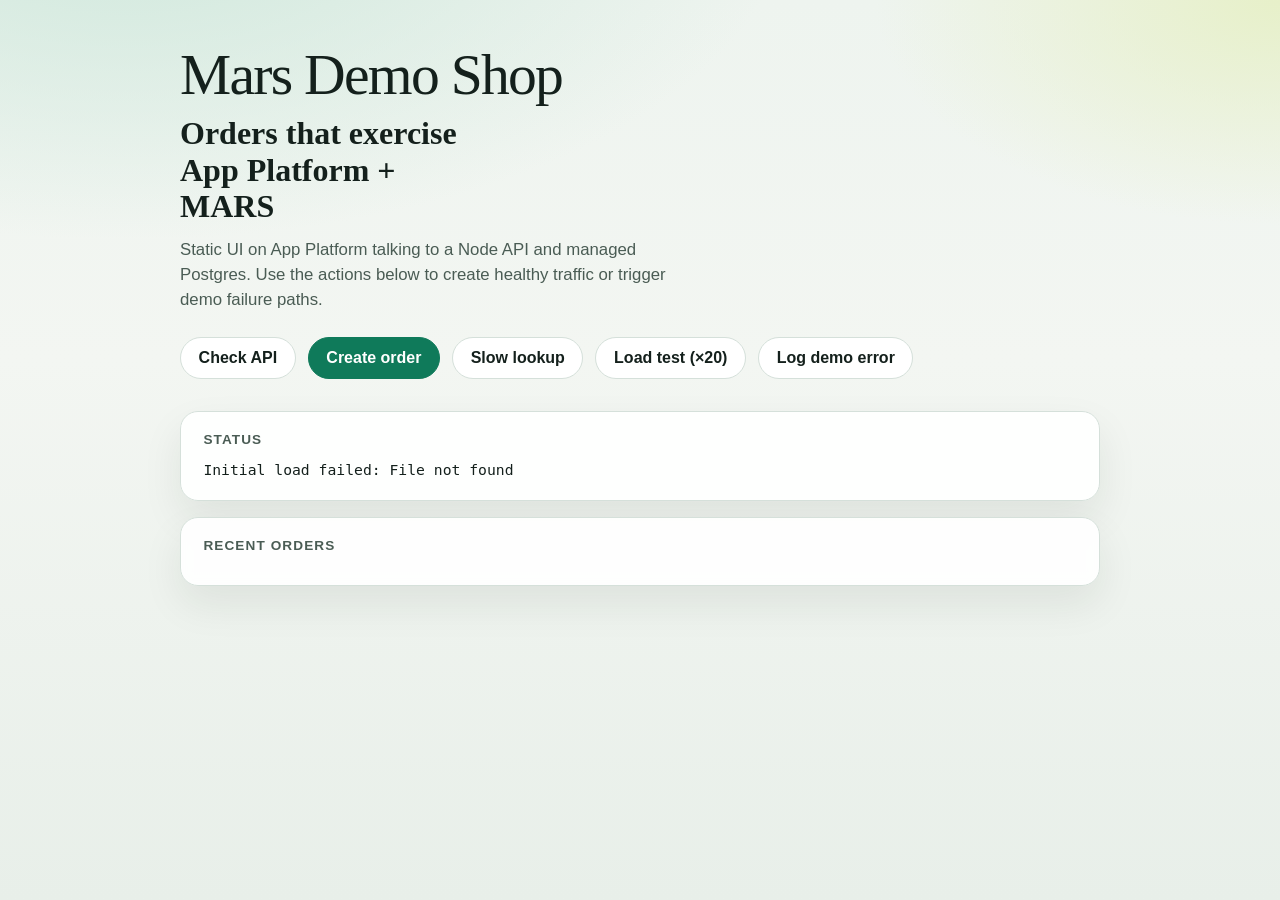
==== public/index.html @ 27667241 "Add Log demo error button for MARS_DEMO_ERROR_LOG One-click trigger for mars-demo-api POST /api/demo" ====
<!DOCTYPE html>
<html lang="en">
  <head>
    <meta charset="utf-8" />
    <meta name="viewport" content="width=device-width, initial-scale=1" />
    <title>Mars Demo Shop</title>
    <link rel="stylesheet" href="./styles.css" />
  </head>
  <body>
    <main class="shell">
      <header class="hero">
        <p class="brand">Mars Demo Shop</p>
        <h1>Orders that exercise App Platform + MARS</h1>
        <p class="lede">
          Static UI on App Platform talking to a Node API and managed Postgres.
          Use the actions below to create healthy traffic or trigger demo failure paths.
        </p>
        <div class="actions">
          <button type="button" id="btn-health">Check API</button>
          <button type="button" id="btn-create" class="primary">Create order</button>
          <button type="button" id="btn-lookup">Slow lookup</button>
          <button type="button" id="btn-stress">Load test (×20)</button>
          <button type="button" id="btn-error-log">Log demo error</button>
        </div>
      </header>

      <section class="panel" aria-live="polite">
        <h2>Status</h2>
        <pre id="status">Ready. Click an action.</pre>
      </section>

      <section class="panel">
        <h2>Recent orders</h2>
        <ul id="orders"></ul>
      </section>
    </main>
    <script src="./app.js"></script>
  </body>
</html>
---- public/styles.css ----
:root {
  --ink: #14201c;
  --muted: #4a5c54;
  --paper: #f3f6f2;
  --panel: #ffffff;
  --accent: #0f7a5a;
  --accent-ink: #ffffff;
  --line: #d5e0da;
  --shadow: 0 18px 40px rgba(20, 32, 28, 0.08);
  --font-display: "Iowan Old Style", "Palatino Linotype", Palatino, Georgia, serif;
  --font-body: "Avenir Next", "Segoe UI", sans-serif;
}

* {
  box-sizing: border-box;
}

body {
  margin: 0;
  min-height: 100vh;
  color: var(--ink);
  font-family: var(--font-body);
  background:
    radial-gradient(1200px 600px at 10% -10%, #cfe8dc 0%, transparent 55%),
    radial-gradient(900px 500px at 100% 0%, #e7f0c9 0%, transparent 45%),
    linear-gradient(180deg, #eef4ef 0%, var(--paper) 40%, #e8efe9 100%);
}

.shell {
  width: min(920px, calc(100% - 2rem));
  margin: 0 auto;
  padding: 3rem 0 4rem;
}

.hero {
  margin-bottom: 2rem;
}

.brand {
  margin: 0 0 0.75rem;
  font-family: var(--font-display);
  font-size: clamp(2.4rem, 6vw, 3.6rem);
  letter-spacing: -0.03em;
  line-height: 0.95;
}

h1 {
  margin: 0 0 0.75rem;
  max-width: 18ch;
  font-family: var(--font-display);
  font-size: clamp(1.5rem, 3vw, 2rem);
  font-weight: 600;
  line-height: 1.15;
}

.lede {
  margin: 0 0 1.5rem;
  max-width: 54ch;
  color: var(--muted);
  font-size: 1.05rem;
  line-height: 1.5;
}

.actions {
  display: flex;
  flex-wrap: wrap;
  gap: 0.75rem;
}

button {
  appearance: none;
  border: 1px solid var(--line);
  background: var(--panel);
  color: var(--ink);
  border-radius: 999px;
  padding: 0.7rem 1.1rem;
  font: inherit;
  font-weight: 600;
  cursor: pointer;
  transition: transform 160ms ease, background 160ms ease, border-color 160ms ease;
}

button:hover {
  transform: translateY(-1px);
  border-color: #9bb5a8;
}

button:active {
  transform: translateY(0);
}

button.primary {
  background: var(--accent);
  border-color: var(--accent);
  color: var(--accent-ink);
}

.panel {
  background: color-mix(in srgb, var(--panel) 92%, transparent);
  border: 1px solid var(--line);
  border-radius: 18px;
  padding: 1.25rem 1.4rem;
  box-shadow: var(--shadow);
  margin-bottom: 1rem;
  backdrop-filter: blur(6px);
}

.panel h2 {
  margin: 0 0 0.75rem;
  font-size: 0.85rem;
  letter-spacing: 0.08em;
  text-transform: uppercase;
  color: var(--muted);
}

pre {
  margin: 0;
  white-space: pre-wrap;
  word-break: break-word;
  font-family: ui-monospace, SFMono-Regular, Menlo, Consolas, monospace;
  font-size: 0.92rem;
  line-height: 1.45;
}

#orders {
  list-style: none;
  margin: 0;
  padding: 0;
}

#orders li {
  padding: 0.65rem 0;
  border-top: 1px solid var(--line);
}

#orders li:first-child {
  border-top: 0;
  padding-top: 0;
}

@media (max-width: 640px) {
  .shell {
    padding-top: 2rem;
  }

  button {
    width: 100%;
  }
}
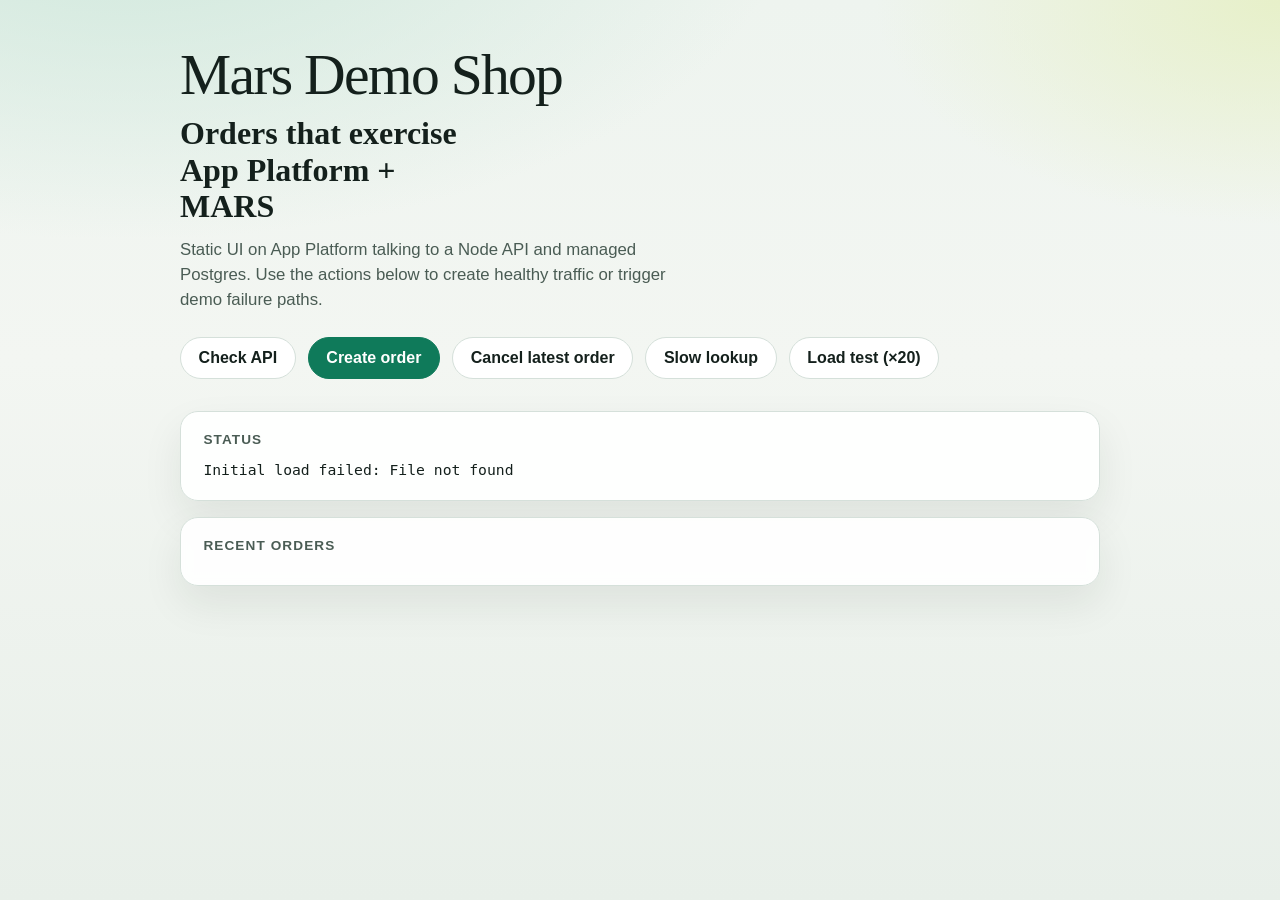
==== commit a11550b1: "Add Cancel latest order button on main Calls POST /api/orders/cancel for the newest non-cancelled or" ====
--- a/public/index.html
+++ b/public/index.html
@@ -18,9 +18,9 @@
         <div class="actions">
           <button type="button" id="btn-health">Check API</button>
           <button type="button" id="btn-create" class="primary">Create order</button>
+          <button type="button" id="btn-cancel">Cancel latest order</button>
           <button type="button" id="btn-lookup">Slow lookup</button>
           <button type="button" id="btn-stress">Load test (×20)</button>
-          <button type="button" id="btn-error-log">Log demo error</button>
         </div>
       </header>
 
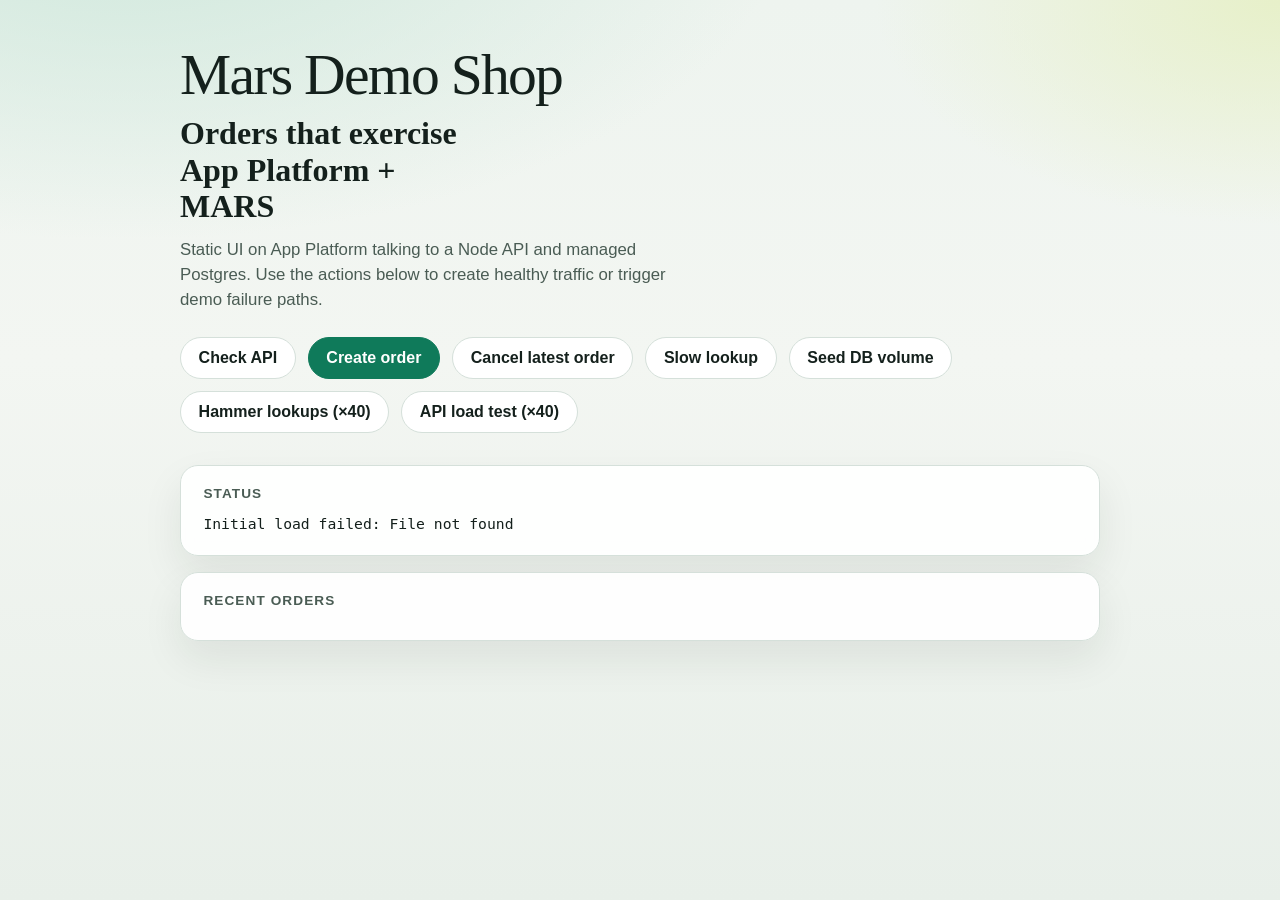
==== commit 3f0a8eed: "Add seed, congestion hammer, and stronger API load test UI one-click path for missing-index DB conge" ====
--- a/public/index.html
+++ b/public/index.html
@@ -20,7 +20,9 @@
           <button type="button" id="btn-create" class="primary">Create order</button>
           <button type="button" id="btn-cancel">Cancel latest order</button>
           <button type="button" id="btn-lookup">Slow lookup</button>
-          <button type="button" id="btn-stress">Load test (×20)</button>
+          <button type="button" id="btn-seed">Seed DB volume</button>
+          <button type="button" id="btn-hammer">Hammer lookups (×40)</button>
+          <button type="button" id="btn-stress">API load test (×40)</button>
         </div>
       </header>
 
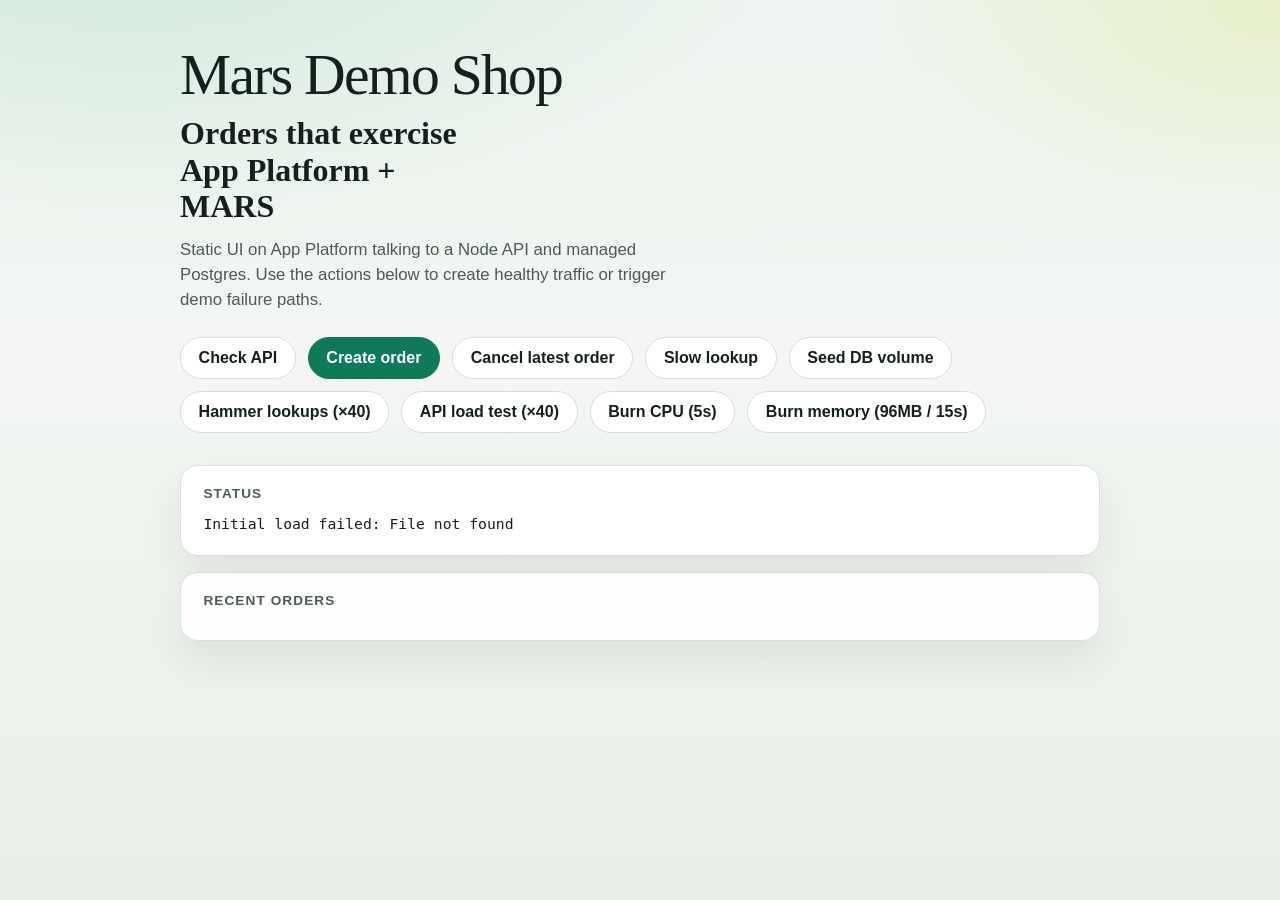
==== commit 805703f7: "Add Burn CPU and Burn memory demo buttons Calls /api/demo/burn-cpu and /api/demo/burn-memory with sa" ====
--- a/public/index.html
+++ b/public/index.html
@@ -23,6 +23,8 @@
           <button type="button" id="btn-seed">Seed DB volume</button>
           <button type="button" id="btn-hammer">Hammer lookups (×40)</button>
           <button type="button" id="btn-stress">API load test (×40)</button>
+          <button type="button" id="btn-burn-cpu">Burn CPU (5s)</button>
+          <button type="button" id="btn-burn-mem">Burn memory (96MB / 15s)</button>
         </div>
       </header>
 
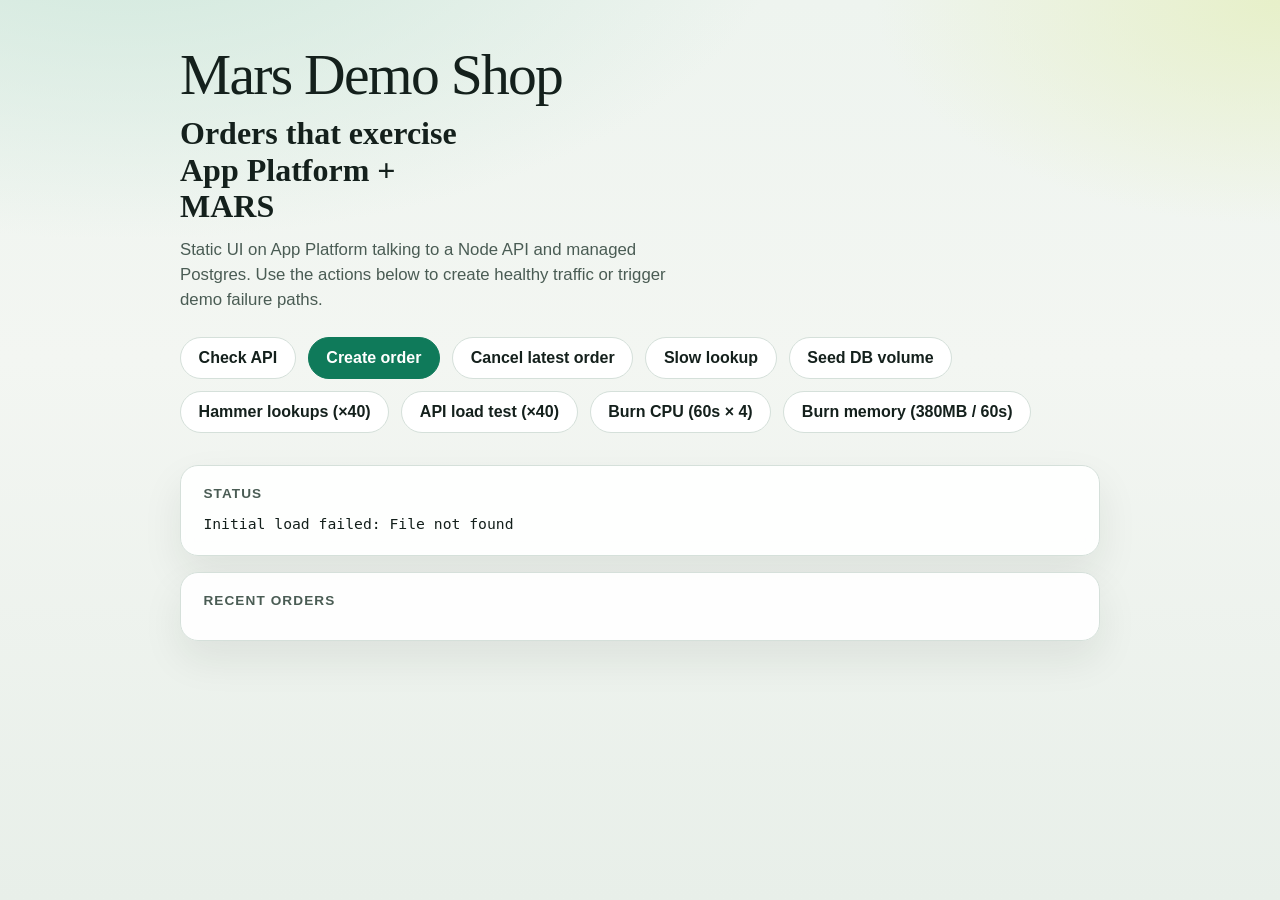
==== commit cff347b3: "Use hotter Burn CPU / Burn memory defaults in UI 60s×4 workers and 380MB/60s to drive visible Insigh" ====
--- a/public/index.html
+++ b/public/index.html
@@ -23,8 +23,8 @@
           <button type="button" id="btn-seed">Seed DB volume</button>
           <button type="button" id="btn-hammer">Hammer lookups (×40)</button>
           <button type="button" id="btn-stress">API load test (×40)</button>
-          <button type="button" id="btn-burn-cpu">Burn CPU (5s)</button>
-          <button type="button" id="btn-burn-mem">Burn memory (96MB / 15s)</button>
+          <button type="button" id="btn-burn-cpu">Burn CPU (60s × 4)</button>
+          <button type="button" id="btn-burn-mem">Burn memory (380MB / 60s)</button>
         </div>
       </header>
 
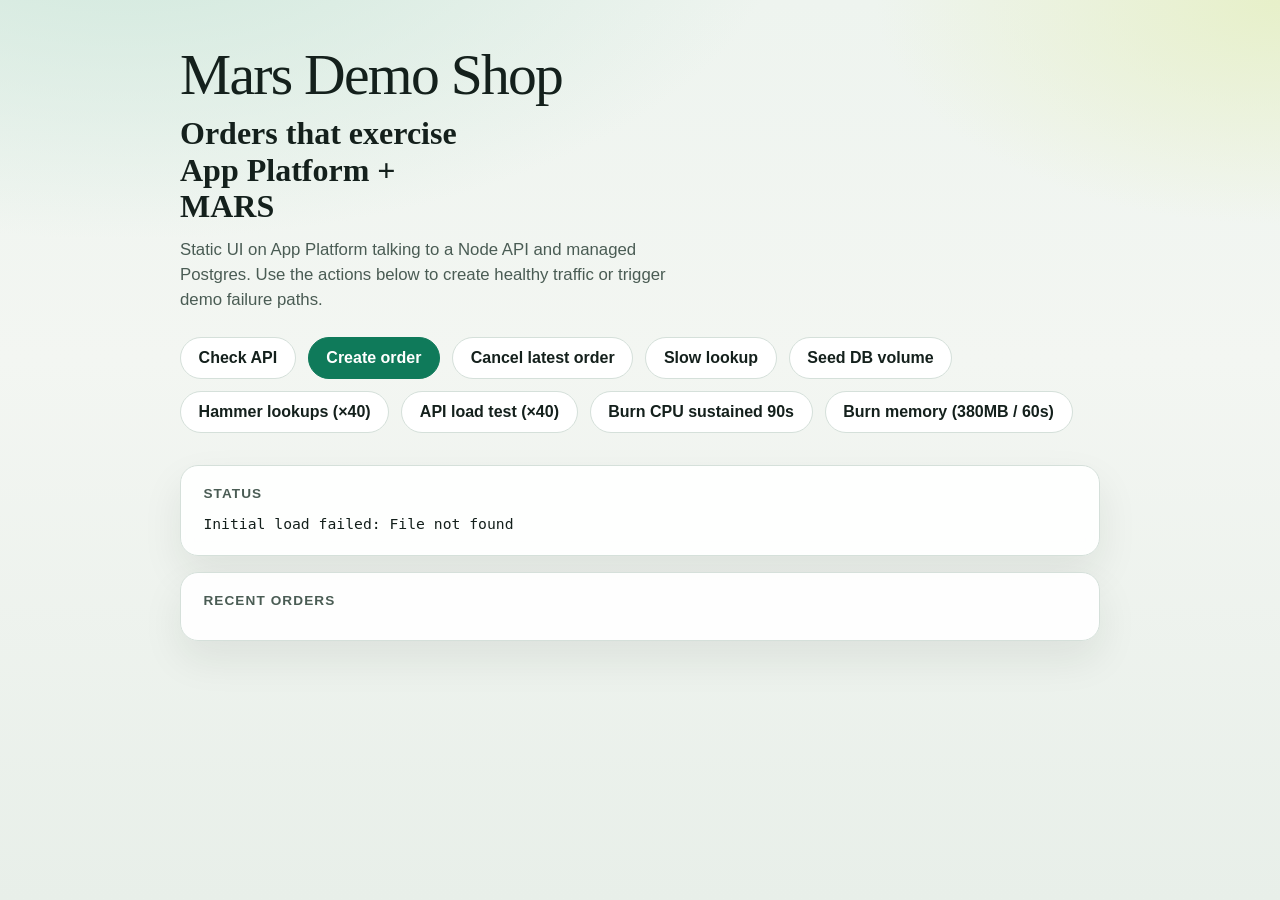
==== commit 1cf273bd: "Point Burn CPU button at sustained 90s duty-cycled burn" ====
--- a/public/index.html
+++ b/public/index.html
@@ -23,7 +23,7 @@
           <button type="button" id="btn-seed">Seed DB volume</button>
           <button type="button" id="btn-hammer">Hammer lookups (×40)</button>
           <button type="button" id="btn-stress">API load test (×40)</button>
-          <button type="button" id="btn-burn-cpu">Burn CPU (60s × 4)</button>
+          <button type="button" id="btn-burn-cpu">Burn CPU sustained 90s</button>
           <button type="button" id="btn-burn-mem">Burn memory (380MB / 60s)</button>
         </div>
       </header>
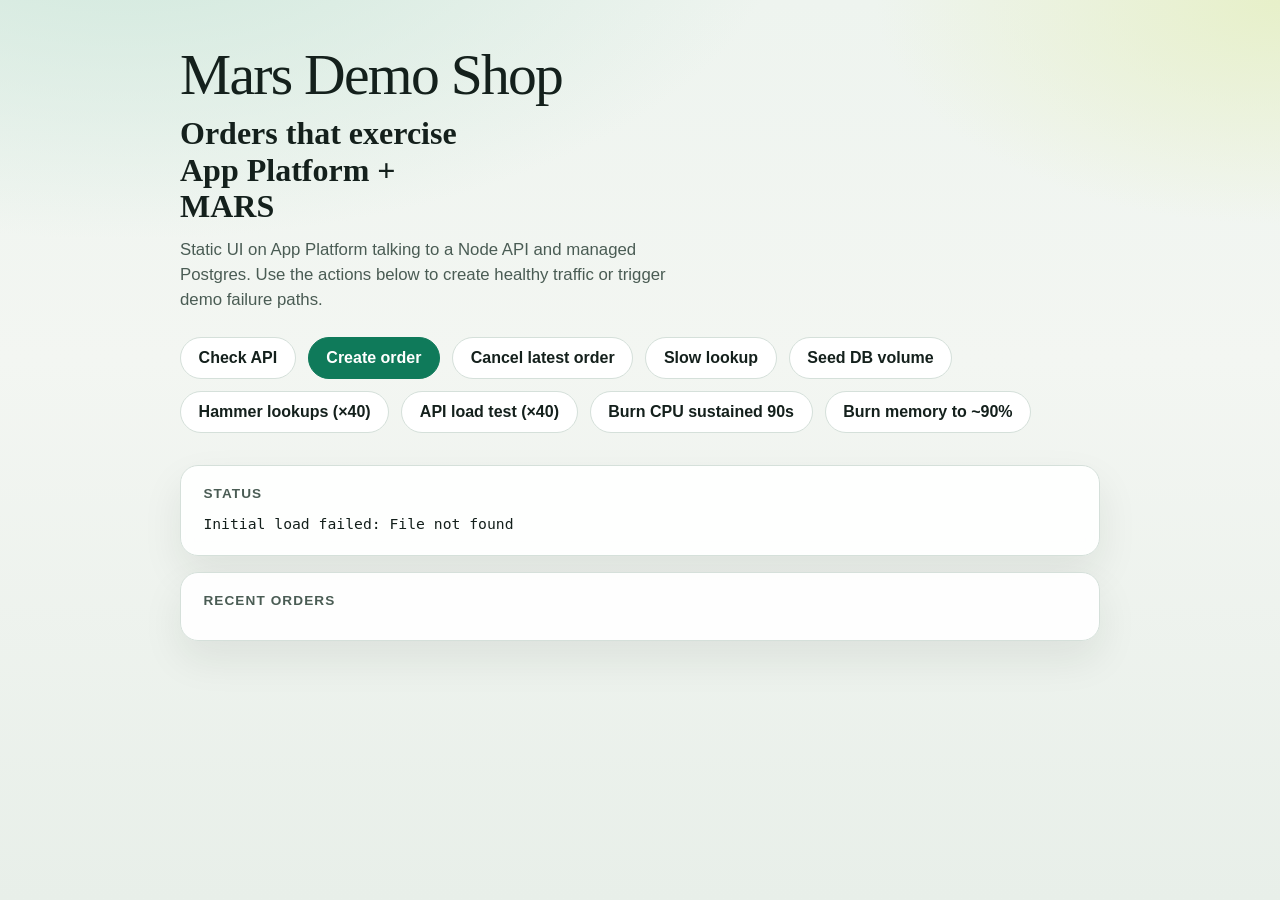
==== commit afe29f6a: "UI: Burn memory to ~90% with disable-while-active" ====
--- a/public/index.html
+++ b/public/index.html
@@ -24,7 +24,7 @@
           <button type="button" id="btn-hammer">Hammer lookups (×40)</button>
           <button type="button" id="btn-stress">API load test (×40)</button>
           <button type="button" id="btn-burn-cpu">Burn CPU sustained 90s</button>
-          <button type="button" id="btn-burn-mem">Burn memory (380MB / 60s)</button>
+          <button type="button" id="btn-burn-mem">Burn memory to ~90%</button>
         </div>
       </header>
 
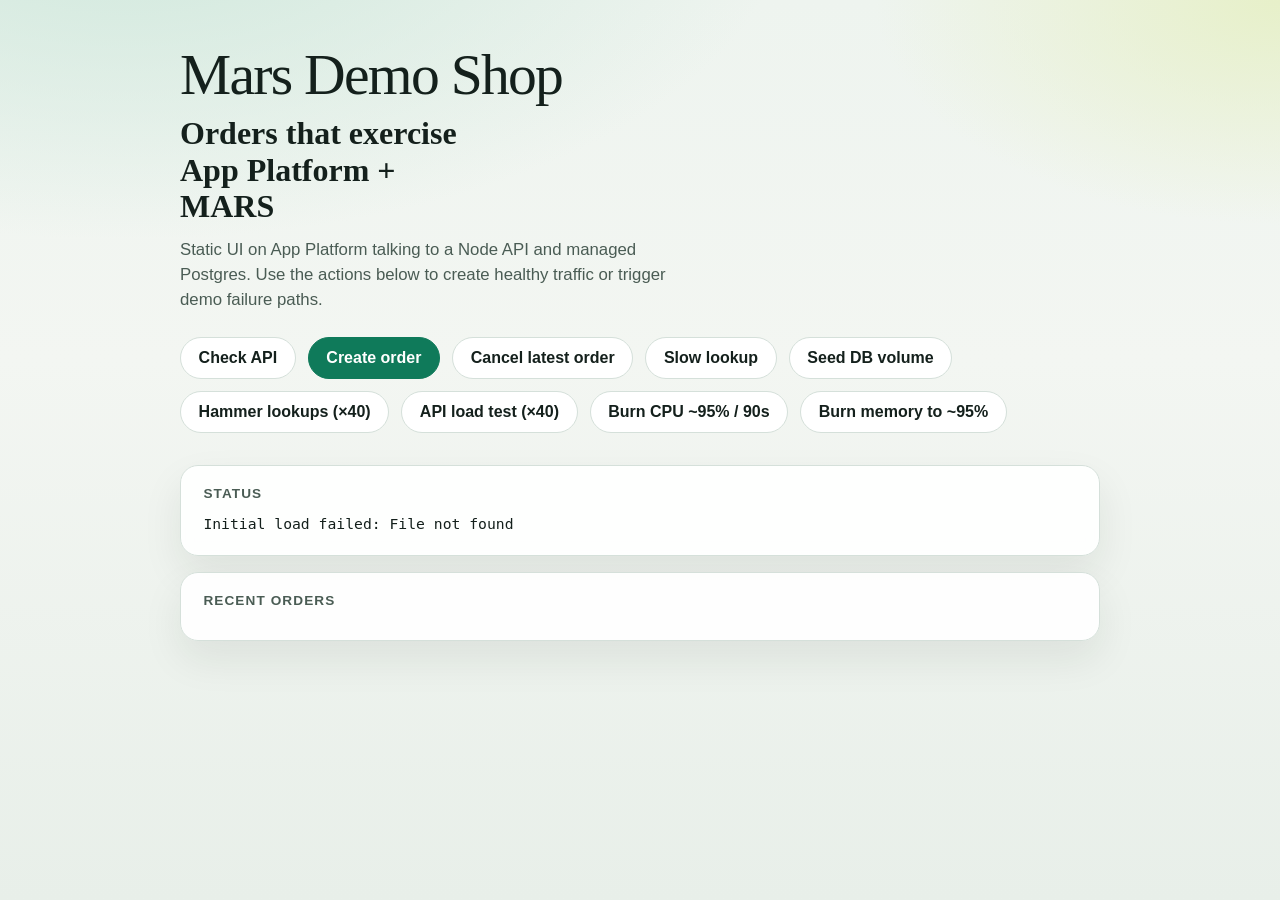
==== commit 36ecf8f2: "UI: Burn CPU ~95%/90s and memory to ~95%" ====
--- a/public/index.html
+++ b/public/index.html
@@ -23,8 +23,8 @@
           <button type="button" id="btn-seed">Seed DB volume</button>
           <button type="button" id="btn-hammer">Hammer lookups (×40)</button>
           <button type="button" id="btn-stress">API load test (×40)</button>
-          <button type="button" id="btn-burn-cpu">Burn CPU sustained 90s</button>
-          <button type="button" id="btn-burn-mem">Burn memory to ~90%</button>
+          <button type="button" id="btn-burn-cpu">Burn CPU ~95% / 90s</button>
+          <button type="button" id="btn-burn-mem">Burn memory to ~95%</button>
         </div>
       </header>
 
